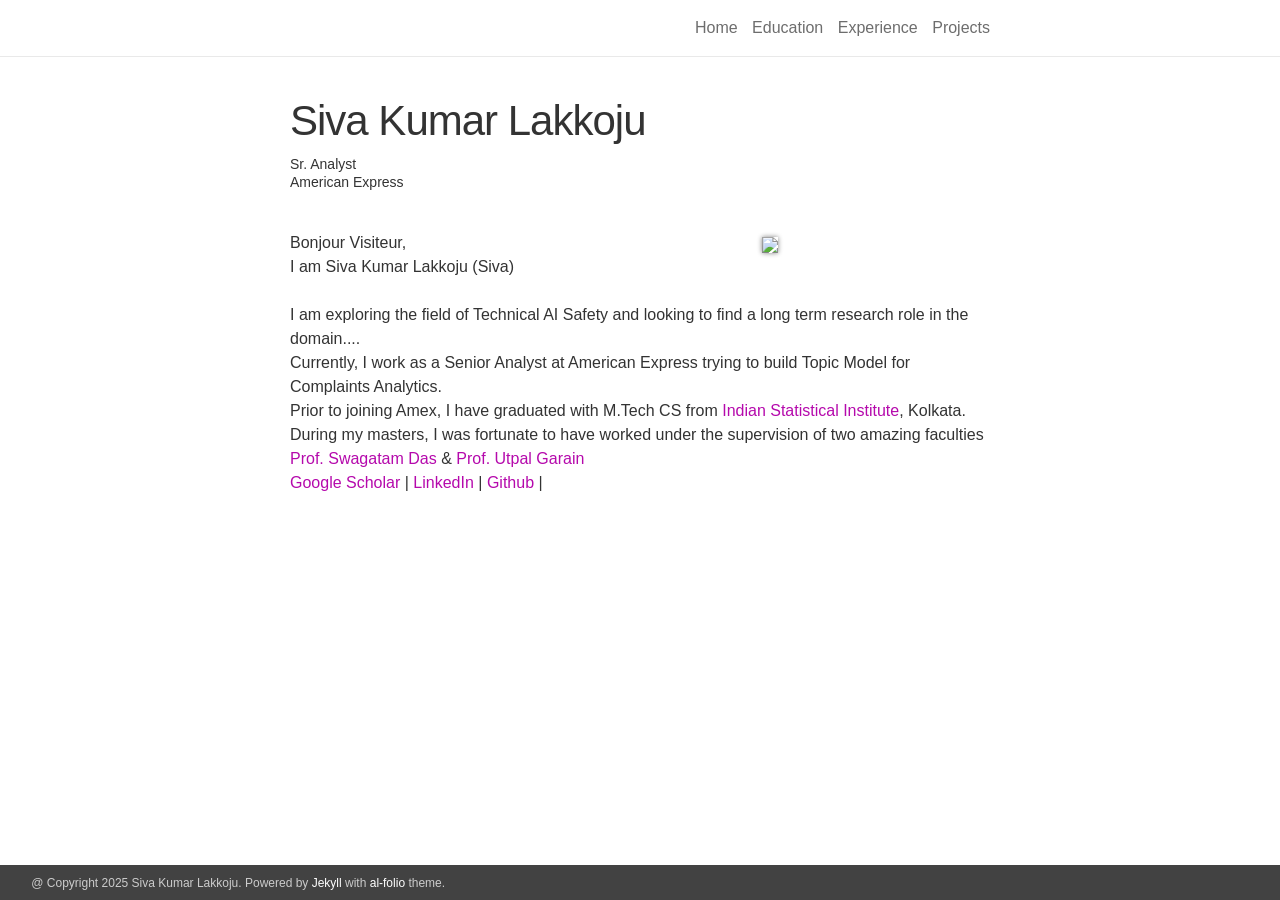
==== index.html @ a33cdcb6 "Update index.html" ====
<!DOCTYPE html>
<html>

  <head>
  <meta charset="utf-8">
  <meta name="viewport" content="width=device-width initial-scale=1.0" />
  <meta http-equiv="X-UA-Compatible" content="IE=edge">

  <title>Siva Kumar Lakkoju</title>
  <meta name="description" content="Senior Analyst, American Express">

  <!--<link rel="shortcut icon" href="https://www.cse.iitb.ac.in/~awasthi/assets/img/favicon.ico">-->
  <link rel="stylesheet" href="src/css/main.css">
  <!--<link rel="canonical" href="https://www.cse.iitb.ac.in/~awasthi/">-->
</head>


  <body>

    <header class="site-header">

    <div class="wrapper">
    <nav class="site-nav">
      <input type="checkbox" id="nav-trigger" class="nav-trigger" />
        <label for="nav-trigger">
          <span class="menu-icon">
            <svg viewBox="0 0 18 15" width="20px" height="15px">
              <path fill="#424242" d="M18,1.484c0,0.82-0.665,1.484-1.484,1.484H1.484C0.665,2.969,0,2.304,0,1.484l0,0C0,0.665,0.665,0,1.484,0 h15.031C17.335,0,18,0.665,18,1.484L18,1.484z"/>
              <path fill="#424242" d="M18,7.516C18,8.335,17.335,9,16.516,9H1.484C0.665,9,0,8.335,0,7.516l0,0c0-0.82,0.665-1.484,1.484-1.484 h15.031C17.335,6.031,18,6.696,18,7.516L18,7.516z"/>
              <path fill="#424242" d="M18,13.516C18,14.335,17.335,15,16.516,15H1.484C0.665,15,0,14.335,0,13.516l0,0 c0-0.82,0.665-1.484,1.484-1.484h15.031C17.335,12.031,18,12.696,18,13.516L18,13.516z"/>
            </svg>
          </span>
        </label>

      <div class="trigger">
        <a class="page-link" href="index.html">Home</a>
        <a class="page-link" href="src/edu.html">Education</a>
        <a class="page-link" href="src/experience.html">Experience</a>
        <a class="page-link" href="src/projects.html">Projects</a>
      </div>
    </nav>

  </div>

    </header>



    <div class="page-content">
      <div class="wrapper">
        <div class="post">
            <header class="post-header">
              <h1 class="post-title">Siva Kumar Lakkoju</h1>
              <h5 class="post-description">Sr. Analyst<br/>American Express<br/></h5>
            </header>
             <article class="post-content Abhijeet Awasthi clearfix">
              <div class="profile col one right">
                  <img class="one" src="assets/img/profile.jpg">
              </div>
              Bonjour Visiteur,<br>
                I am Siva Kumar Lakkoju (Siva)<br><br>
                <span>I am exploring the field of Technical AI Safety and looking to find a long term research role in the domain....<br>
                Currently, I work as a Senior Analyst at American Express trying to build Topic Model for Complaints Analytics.<br>
                Prior to joining Amex, I have graduated with M.Tech CS from <a href="https://www.isical.ac.in/" target="_blank">Indian Statistical Institute</a>, Kolkata. <br>
                During my masters, I was fortunate to have worked under the supervision of two amazing faculties <a href="https://www2.isical.ac.in/~swagatam.das/" target="_blank">Prof. Swagatam Das</a> & 
                <a href="https://www.isical.ac.in/~utpal/edu.php" target="_blank">Prof. Utpal Garain</a><br>

               <a class="menulink" target="_blank" href="https://scholar.google.com/citations?authuser=1&user=ncR0RGYAAAAJ">Google Scholar </a><span class="tagsep">|</span>
               <!-- <a class="menulink" target="_blank" href="">Research Gate </a><span class="tagsep">|</span> -->
               <!-- <a class="menulink" target="_blank" href="">DBLP </a><span class="tagsep">|</span> -->
               <a class="menulink" target="_blank" href="https://www.linkedin.com/in/vsskl/">LinkedIn </a><span class="tagsep">|</span>
               <a class="menulink" target="_blank" href="https://github.com/sivakumarlakkoju">Github </a><span class="tagsep">|</span>
               <!-- <a class="menulink" target="_blank" href="">Blog </a><span class="tagsep">|</span> -->
               <!-- <a class="menulink" target="_blank" href="assets/pdf/">CV </a>|</span> -->
                 <!-- <a class="menulink" target="_blank" href="">Youtube</a> -->
            </article>
             <!-- <div class="social">
                 <h2><b>Add New Section</b></h2>
                    <ul>
                        <li> 
                    </ul>

            </div> -->
<!-- 
            <div class="news">
                    <h2>Highlights</h2>
                    <ul>
                        <li> Name [<a href="" target="_blank">url name</a>] [<a href="" target="_blank">url name</a>] </li>
                    </ul>

            </div> -->

  <div class="col three caption">
    
  </div>
</div>
        </div>
      </div>
    </div>

    <footer>
        <tfoot align="center">
        <a href="https://clustrmaps.com/site/1bidq" title="Visit tracker"><img src="//www.clustrmaps.com/map_v2.png?d=INowEJFFw80_haaM45UlFC2Wib1YCxnVpH-8ZxPx_0Y&cl=ffffff" width="20" height="10"></a>
        @ Copyright 2025 Siva Kumar Lakkoju.
        Powered by <a href="http://jekyllrb.com/" target="_blank">Jekyll</a> with <a href="https://github.com/alshedivat/al-folio">al-folio</a> theme.
    </tfoot>
    </footer>


    <!-- Load jQuery -->
<script src="//code.jquery.com/jquery-1.12.4.min.js"></script>

<!-- Load Common JS -->
<script src="https://www.cse.iitb.ac.in/~awasthi/assets/js/common.js"></script>


<!-- Load KaTeX -->
<link rel="stylesheet" href="//cdnjs.cloudflare.com/ajax/libs/KaTeX/0.7.1/katex.min.css">
<script src="//cdnjs.cloudflare.com/ajax/libs/KaTeX/0.7.1/katex.min.js"></script>
<script src="https://www.cse.iitb.ac.in/~awasthi/assets/js/katex.js"></script>


<!-- Include custom icon fonts -->
<link rel="stylesheet" href="https://www.cse.iitb.ac.in/~awasthi/assets/css/font-awesome.min.css">
<link rel="stylesheet" href="https://www.cse.iitb.ac.in/~awasthi/assets/css/academicons.min.css">

<!-- Google Analytics -->
<!-- <script>
(function(i,s,o,g,r,a,m){i['GoogleAnalyticsObject']=r;i[r]=i[r]||function(){
(i[r].q=i[r].q||[]).push(arguments)},i[r].l=1*new Date();a=s.createElement(o),
m=s.getElementsByTagName(o)[0];a.async=1;a.src=g;m.parentNode.insertBefore(a,m)
})(window,document,'script','//www.google-analytics.com/analytics.js','ga');

ga('create', 'UA-XXXXXXXXX', 'auto');
ga('send', 'pageview');
</script> -->
  </body>

</html>
---- src/css/main.css ----
@charset "UTF-8";
/******************************************************************************/
/******************************************************************************/
/* portfolio tinkering */
/* add on-palm to be consistent with other jekyll theme media queries */
@media screen and (min-width: 32em) { html { font-size: 16px; }
  h1, .h1 { font-size: 2.998rem; }
  .site-header { text-align: left; }
  .site-nav { margin-top: 0; }
  .site-header a { font-size: 1rem; }
  .site-header .site-title { font-size: 1.25rem; float: left; }
  .site-header .site-nav { float: right; }
  blockquote { margin-left: 2rem; padding: 2rem; }
  .social-icons-left { text-align: left; }
  .social-icons-right { text-align: right; } }
@media screen and (min-width: 48em) { html { font-size: 18px; } }
@media screen and (min-width: 64em) { html { font-size: 20px; } }
@media screen and (min-width: 78em) { em img { max-width: 56rem; margin-left: -7em; } }
/*!

  BASSCSS

  Next-level CSS toolkit - basscss.com

  Made with love by Jxnblk - ©2014 Brent Jackson
  MIT License http://opensource.org/licenses/MIT

*/
/* Basscss Base Buttons */
button, .button { font-family: Helvetica, sans-serif; font-size: inherit; font-weight: normal; text-decoration: none; cursor: pointer; display: inline-block; box-sizing: border-box; line-height: 1.125rem; padding: 0.5rem 1rem; margin: 0; height: auto; border: 1px solid transparent; vertical-align: middle; -webkit-appearance: none; }

::-moz-focus-inner { border: 0; padding: 0; }

.button:hover { text-decoration: none; }

/* Basscss Base Forms */
input, select, textarea, fieldset { font-size: 1rem; margin-top: 0; margin-bottom: 0.5rem; }

input[type=text], input[type=datetime], input[type=datetime-local], input[type=email], input[type=month], input[type=number], input[type=password], input[type=search], input[type=tel], input[type=time], input[type=url], input[type=week] { box-sizing: border-box; height: 2.25rem; padding: 0.5rem 0.5rem; vertical-align: middle; -webkit-appearance: none; }

select { box-sizing: border-box; line-height: 1.75; padding: 0.5rem 0.5rem; }

select:not([multiple]) { height: 2.25rem; vertical-align: middle; }

textarea { box-sizing: border-box; line-height: 1.75; padding: 0.5rem 0.5rem; }

.fieldset-reset { padding: 0; margin-left: 0; margin-right: 0; border: 0; }

.fieldset-reset legend { padding: 0; }

body, button { margin: 0; }

button, input, select, textarea { font-family: inherit; font-size: 100%; }

img { max-width: 100%; }

svg { max-height: 100%; }

/* Basscss Base Typography */
body { font-family: Helvetica, Arial, sans-serif; line-height: 1.5; font-size: 100%; }

h1, h2, h3, h4, h5, h6 { font-family: Helvetica, sans-serif; font-weight: 900; line-height: 1.25; margin-top: 1em; margin-bottom: .5em; }

p, dl, ol, ul { font-size: 1rem; margin-top: 0; margin-bottom: 1rem; }

ol, ul { padding-left: 2rem; }

pre, code, samp { font-family: "Source Code Pro", Consolas, monospace; font-size: inherit; }

pre { margin-top: 0; margin-bottom: 1rem; overflow-x: scroll; }

hr { margin-top: 2rem; margin-bottom: 2rem; }

blockquote { margin-top: 2rem; margin-bottom: 2rem; margin-left: 0; padding-left: 1rem; padding-right: 1rem; }

blockquote, blockquote p { font-size: 1.25rem; font-style: italic; }

h1, .h1 { font-size: 2.998rem; }

h2, .h2 { font-size: 1.5rem; }

h3, .h3 { font-size: 1.25rem; }

h4, .h4 { font-size: 1rem; }

h5, .h5 { font-size: 0.875rem; }

h6, .h6 { font-size: 0.75rem; }

.list-reset { list-style: none; padding-left: 0; }

.button-blue { color: white; background-color: #B509AC; border-radius: 3px; transition-duration: .1s; transition-timing-function: ease-out; transition-property: box-shadow, background-color; }

.button-blue:hover { opacity: .875; }

.button-blue:active, .button-blue.is-active { box-shadow: inset 0 0 0 32px rgba(0, 0, 0, 0.125), inset 0 2px 3px 0 rgba(0, 0, 0, 0.25); }

.button-blue:focus { outline: none; box-shadow: 0 0 0 2px rgba(255, 255, 255, 0.5), 0 0 1px 4px rgba(38, 152, 186, 0.5); }

.button-blue:disabled, .button-blue.is-disabled { opacity: .5; }

.highlight { -webkit-text-size-adjust: none; }

.highlight .c, .highlight .cs, .highlight .cm, .highlight .cp, .highlight .c1 { color: #666; font-style: italic; }

.highlight .k, .highlight .kc, .highlight .kd, .highlight .kn, .highlight .kr, .highlight .kt, .highlight .kp { color: #00369f; }

.highlight .na, .highlight .nb, .highlight .nc, .highlight .no, .highlight .nd, .highlight .ni, .highlight .ne, .highlight .nf, .highlight .nl, .highlight .nn, .highlight .nx { color: #333; }

.highlight .mi, .highlight .il { color: #009f06; }

.highlight .s, .highlight .sb, .highlight .sc, .highlight .sd, .highlight .s2, .highlight .s3, .highlight .sh, .highlight .si, .highlight .sx, .highlight .sr, .highlight .ss, .highlight .s1 { color: #FF3636; }

.hljs-title, .hljs-id, .scss .hljs-preprocessor { color: #FF3636; font-weight: bold; }

.highlight .k { font-weight: normal; }

.highlight .nc, .highlight .no { color: #00369f; }

.highlight .o { color: #00369f; font-weight: normal; }

.highlight .nb { color: #009f06; }

.highlight .sr { color: #009f06; }

.highlight .ss { color: #B509AC; }

.hljs-built_in { color: #00369f; }

.hljs-preprocessor, .hljs-pragma, .hljs-pi, .hljs-doctype, .hljs-shebang, .hljs-cdata { color: #666; font-weight: bold; }

.hljs-deletion { background: #ffdddd; }

.hljs-addition { background: #ddffdd; }

.diff .hljs-change { background: #00369f; }

.hljs-chunk { color: #ccc; }

/* Basscss Color Base */
body { color: #333; background-color: white; }

a { color: #B509AC; text-decoration: none; }

a:hover { text-decoration: underline; }

pre, code { background-color: #eee; border-radius: 3px; }

hr { border: 0; border-bottom-style: solid; border-bottom-width: 1px; border-bottom-color: #ccc; }

/* Basscss Colors */
.dark-gray { color: #333; }

.white { color: white; }

.blue { color: #2698BA; }

.mid-gray { color: #666; }

.light-gray { color: #ccc; }

.lighter-gray { color: #eee; }

.red { color: #FF3636; }

.green { color: #00ab37; }

.yellow { color: #efcc00; }

.orange { color: #F29105; }

.bg-dark-gray { background-color: #333; }

.bg-white { background-color: white; }

.bg-blue { background-color: #2698BA; }

.bg-mid-gray { background-color: #666; }

.bg-light-gray { background-color: #ccc; }

.bg-lighter-gray { background-color: #eee; }

.bg-red { background-color: #FF3636; }

.bg-green { background-color: #00ab37; }

.bg-yellow { background-color: #efcc00; }

.bg-orange { background-color: #F29105; }

.bg-darken-1 { background-color: rgba(0, 0, 0, 0.0625); }

.bg-darken-2 { background-color: rgba(0, 0, 0, 0.125); }

.bg-darken-3 { background-color: rgba(0, 0, 0, 0.25); }

.bg-darken-4 { background-color: rgba(0, 0, 0, 0.5); }

/* Basscss Utility Headings */
.h00 { font-size: 4rem; }

.h0 { font-size: 3rem; }

@media (min-width: 52em) { .h00-responsive { font-size: 8vw; }
  .h0-responsive { font-size: 6vw; }
  .h1-responsive { font-size: 4vw; } }
@media (min-width: 96em) { .h00-responsive { font-size: 7.68rem; }
  .h0-responsive { font-size: 5.76rem; }
  .h1-responsive { font-size: 3.84rem; } }
/* Basscss Utility Typography */
.bold { font-weight: bold; }

.regular { font-weight: normal; }

.italic { font-style: italic; }

.caps { text-transform: uppercase; letter-spacing: .2em; }

.left-align { text-align: left; }

.center { text-align: center; }

.right-align { text-align: right; }

.justify { text-align: justify; }

.nowrap { white-space: nowrap; }

/* Basscss Utility White Space */
.m0 { margin: 0; }

.mt0 { margin-top: 0; }

.mr0 { margin-right: 0; }

.mb0 { margin-bottom: 0; }

.ml0 { margin-left: 0; }

.m1 { margin: 0.5rem; }

.mt1 { margin-top: 0.5rem; }

.mr1 { margin-right: 0.5rem; }

.mb1 { margin-bottom: 0.5rem; }

.ml1 { margin-left: 0.5rem; }

.m2 { margin: 1rem; }

.mt2 { margin-top: 1rem; }

.mr2 { margin-right: 1rem; }

.mb2 { margin-bottom: 1rem; }

.ml2 { margin-left: 1rem; }

.m3 { margin: 2rem; }

.mt3 { margin-top: 2rem; }

.mr3 { margin-right: 2rem; }

.mb3 { margin-bottom: 2rem; }

.ml3 { margin-left: 2rem; }

.m4 { margin: 4rem; }

.mt4 { margin-top: 4rem; }

.mr4 { margin-right: 4rem; }

.mb4 { margin-bottom: 4rem; }

.ml4 { margin-left: 4rem; }

.mxn1 { margin-left: -0.5rem; margin-right: -0.5rem; }

.mxn2 { margin-left: -1rem; margin-right: -1rem; }

.mxn3 { margin-left: -2rem; margin-right: -2rem; }

.mxn4 { margin-left: -4rem; margin-right: -4rem; }

.mx-auto { margin-left: auto; margin-right: auto; }

.p1 { padding: 0.5rem; }

.py1 { padding-top: 0.5rem; padding-bottom: 0.5rem; }

.px1 { padding-left: 0.5rem; padding-right: 0.5rem; }

.p2 { padding: 1rem; }

.py2 { padding-top: 1rem; padding-bottom: 1rem; }

.px2 { padding-left: 1rem; padding-right: 1rem; }

.p3 { padding: 2rem; }

.py3 { padding-top: 2rem; padding-bottom: 2rem; }

.px3 { padding-left: 2rem; padding-right: 2rem; }

.p4 { padding: 4rem; }

.py4 { padding-top: 4rem; padding-bottom: 4rem; }

.px4 { padding-left: 4rem; padding-right: 4rem; }

html, body { height: auto; min-height: 100%; }

img { max-width: none; }

em img { max-width: 100%; margin-left: 0; }

body { box-sizing: border-box; -moz-box-sizing: border-box; -webkit-box-sizing: border-box; }

.wrapper { max-width: -webkit-calc(800px - (50px * 2)); max-width: calc(800px - (50px * 2)); margin-right: auto; margin-left: auto; padding-right: 50px; padding-left: 50px; font-weight: 200;}

.clearfix:before, .wrapper:before, .clearfix:after, .wrapper:after { content: ' '; display: table; }

.clearfix:after, .wrapper:after { clear: both; }

.left { float: left; }

.right { float: right; }

.site-header { border-bottom: 1px solid #e8e8e8; background-color: #fff; opacity: 0.95; position: fixed; left: 0px; top: 0px; width: 100%; z-index: 50; }

.site-title { font-size: 20px; line-height: 56px; letter-spacing: -1px; margin-bottom: 0; }

.site-nav { float: right; line-height: 56px; }
.site-nav .nav-trigger { display: none; }
.site-nav .menu-icon { display: none; }
.site-nav .page-link { line-height: 1.5; }
.site-nav .page-link:not(:first-child) { margin-left: 10px; }
@media screen and (max-width: 600px) { .site-nav { position: absolute; top: 9px; right: 25px; background-color: white; border: 1px solid #e8e8e8; border-radius: 5px; text-align: right; }
  .site-nav label[for="nav-trigger"] { display: block; float: right; width: 36px; height: 36px; z-index: 2; cursor: pointer; }
  .site-nav .menu-icon { display: block; float: right; width: 36px; height: 26px; line-height: 0; padding-top: 10px; text-align: center; }
  .site-nav .menu-icon > svg path { fill: #424242; }
  .site-nav input ~ .trigger { clear: both; display: none; }
  .site-nav input:checked ~ .trigger { display: block; padding-bottom: 5px; }
  .site-nav .page-link { display: block; padding: 5px 10px; margin-left: 10px; }
  .site-nav .page-link:not(:last-child) { margin-right: 0; } }

.header-bar { border-bottom: 1px solid #ccc; font-size: 20px; display: block; opacity: 0.75; width: 100%; text-align: center; padding-top: 25px; padding-bottom: 4rem; line-height: 3em; z-index: 25; }
.header-bar h1 { color: #B509AC; font-size: 75px; }
.header-bar h2 { font-size: 25px; }

.site { display: -webkit-box; display: -webkit-flex; display: -ms-flexbox; display: flex; -webkit-box-orient: vertical; -webkit-box-direction: normal; -webkit-flex-direction: column; -ms-flex-direction: column; flex-direction: column; min-height: 100vh; }

.site-wrap { -webkit-box-flex: 1; -webkit-flex: 1; -ms-flex: 1 0 auto; flex: 1 0 auto; }

footer { background-color: #424242; border-top: thin solid #424242; color: #ccc; font-size: 0.75rem; font-weight: 300; padding: 0.5rem; position: fixed; left: 0px; bottom: 0px; width: 100%; }
footer a { color: #fff; }
footer a:hover { color: #B509AC; }

.page-content { padding: 100px 0; /* VERTICAL PADDING FOR TITLE ON EVERY PAGE */ }

.page-heading { font-size: 20px; }

.contacticon { display: block; font-size: 60px; margin: 10px; }

.center { text-align: center; }

.post-header { margin-bottom: 40px; }

.post-list { margin: 0; padding: 0; list-style: none; }
.post-list > li { border-bottom: 1px solid #ccc; padding-bottom: 2rem; padding-top: 2rem; margin: 0 0 3px 0;}

.post-title { font-size: 42px; letter-spacing: -1px; line-height: 1; margin-bottom: 10px; margin-top: 0; }

.post-content h2 { font-size: 42px; }
.post-content h3 { font-size: 30px; }
.post-content h4 { font-size: 20px; }

.post-meta { color: #828282; font-size: 0.875rem; margin-bottom: 0px; }

.post-link { display: block; font-size: 42px; }

.project { box-sizing: border-box; float: left; height: 250px; padding: 10px; vertical-align: middle; width: 33.33%; }
.project .thumbnail { overflow: hidden; height: 200px; width: 100%; }
.project .thumbnail img { height: auto; position: relative; left: -25%; top: -5%; width: 500px; }
.project .thumbnail a { float: left; height: 230px; position: relative; width: 100%; }
.project .thumbnail a span { display: none; position: absolute; top: 0; left: 0; bottom: 0; right: 0; background: rgba(0, 0, 0, 0.4); color: #e8e8e8; padding: 40px; text-align: center; }
.project .thumbnail a span h1 { font-size: 1.5rem; margin: 0; }
.project .thumbnail a span p { color: #e8e8e8; }
.project .thumbnail a:hover span { display: block; }

.profile { float: right !important; }
.profile img { box-shadow: 0 0 5px #828282; width: 100%; }

.address { font-family: monospace; }
.address p { margin: 0; }

.news { border-top: 1px solid #e8e8e8; margin-top: 30px; padding-top: 20px; }
.news h2 { font-weight: bold; margin-top: 0; margin-bottom: 10px; }
.news table { border-collapse: collapse; width: 100%; }
.news table .date { width: 10%; }
.news table .announcement { width: 95%; }
.news table tr { text-align: left; }
.news table td { padding: 6px 0; vertical-align: top; border: none; }

.social { border-top: 1px solid #e8e8e8; margin-top: 50px; padding-top: 20px; }

.pagination { font-size: 1rem; font-family: 'Lato', 'Helvetica Neue', Helvetica, sans-serif; font-weight: 300; text-align: center; }

.pagination a, .pagination .disabled { -webkit-transition: all 0.2s ease-in-out; -moz-transition: all 0.2s ease-in-out; transition: all 0.2s ease-in-out; background: #fafafa; border-radius: 0.1875em; border: 1px solid #f3f3f3; color: #333333; padding: 1em 1.5em; }

.pagination .disabled, .pagination .pagination-meta { opacity: 0.5; }

.pagination .pagination-meta { overflow: hidden; }

.pagination a:hover, .pagination a:focus { background: white; color: #B509AC; }

.pagination a:active { background: #f7f7f7; }

.pagination .button { font-size: 1rem; font-weight: 300; letter-spacing: 1px; }

.button-disabled { opacity: 0.55; background-color: #999; }

.button-disabled:hover, .button-disabled:active, .button-disabled:focus { cursor: not-allowed; background-color: #999; }

.publications h2 { color: #B509AC; font-size: 32px; margin-bottom: 30px; text-align: center; }

.year { border-top: 1px solid #ccc; color: #ccc; margin: 0 -3em -2.5ex -2em; padding-top: 1ex; text-align: right; }

.bibliography { margin-bottom: 50px; margin-top: 20px; list-style-type: circle; }
.bibliography li { margin: 10px 0; position: relative; }
.bibliography li span { display: block; }
.bibliography li .title { font-weight: bolder; }
.bibliography li .author a { border-bottom: 1px dashed #B509AC; }
.bibliography li .author a:hover { border-bottom-style: solid; text-decoration: none; }
.bibliography li .author > em { border-bottom: 1px solid; font-style: normal; }
.bibliography li a.abstract, .bibliography li a.bibtex { cursor: pointer; }
.bibliography li .hidden { font-size: 0.875rem; max-height: 0px; overflow: hidden; text-align: justify; -webkit-transition: 0.15s ease; -moz-transition: 0.15s ease; -ms-transition: 0.15s ease; -o-transition: 0.15s ease; transition: all 0.15s ease; }
.bibliography li .hidden p { line-height: 1.4em; margin: 10px; }
.bibliography li .hidden pre { font-size: 1em; line-height: 1.4em; padding: 10px; }
.bibliography li .hidden.open { max-height: 100em; -webkit-transition: 0.15s ease; -moz-transition: 0.15s ease; -ms-transition: 0.15s ease; -o-transition: 0.15s ease; transition: all 0.15s ease; }
.bibliography li span.abstract.hidden { border: dashed 1px white; }
.bibliography li span.abstract.hidden.open { border-color: #828282; }
.bibliography abbr { position: absolute; left: -7em; }

.star { color: #B509AC; font-style: normal; }

blockquote { border-left: 5px solid #7a7a7a; font-style: italic; margin-left: 0.5rem; padding: 0.5rem; }

blockquote footer { background-color: #fff; border-color: transparent; color: #7a7a7a; font-size: .85rem; font-style: normal; text-align: left; padding: 0; }

pre, pre code { background-color: transparent; border-radius: 0; }

pre, code { font-family: "Source Code Pro", Consolas, monospace; }

code { color: #333; font-size: 85%; padding-bottom: 0.1em; padding-left: 0.2em; padding-right: 0.2em; padding-top: 0.1em; }

pre { padding: 1.125em; line-height: 1.11; overflow-x: scroll; margin-bottom: 0.88em; background-color: #fafafa; }

.highlight .p { font-size: 1.125rem; line-height: 1; }

pre { counter-reset: line-numbering; white-space: pre; overflow-x: auto; word-break: inherit; word-wrap: inherit; }

pre a { background-image: none; }

pre a::before { content: counter(line-numbering); counter-increment: line-numbering; padding-right: 1em; /* space after numbers */ width: 25px; text-align: right; opacity: 0.7; display: inline-block; color: #ccc; margin-right: 16px; font-size: 13px; -webkit-touch-callout: none; -webkit-user-select: none; -khtml-user-select: none; -moz-user-select: none; -ms-user-select: none; user-select: none; }

pre a:first-of-type::before { padding-top: 10px; }

pre a:last-of-type::before { padding-bottom: 10px; }

pre a:only-of-type::before { padding: 10px; }

figure > img { display: block; }

figcaption { font-size: 0.875rem; }

.blankbox { background: #B509AC; }

.img_row { height: 275px; width: 100%; overflow: hidden; box-sizing: border-box; }

.col { width: 100%; height: 100%; float: left; object-fit: cover; box-sizing: border-box; padding: 5px; }

.one { width: 33.33%; }

.two { width: 66.66%; }

.three { width: 100%; }

.caption { height: 100%; color: #aaa; text-align: center; vertical-align: middle; font-size: 12px; }

.gist, .gist .highlight .p { font-size: .75rem; }

.gist .lines { width: 100%; }

a { color: #666; text-decoration: none; }
a:hover { color: #B509AC; text-decoration: none; }

article a, .news a { color: #B509AC; font-weight: 100; }
article a:hover, .news a:hover { text-decoration: underline; }

.social a { color: #666; }
.social a:hover { color: #B509AC; }

.measure { margin: 0 auto; max-width: 42rem; }

.social-icons-left, .social-icons-right { text-align: center; float: none; }

.social-icons { font-size: 1.25rem; padding: 0.5em 0 0 0; width: 100%; }

.social-icons a.fa { cursor: pointer; opacity: 0.8; padding: 0.2em; }

.social-icons a.fa:hover { opacity: 1; }

.social-icons iframe[title=Flattr] { position: relative; top: 0.1em; }

/* Table styles copied from Bootstrap Copyright (c) 2013 Twitter, Inc
*/
table { width: 100%; max-width: 100%; margin-bottom: 1.5; }
table > thead > tr > th, table > thead > tr > td, table > tbody > tr > th, table > tbody > tr > td, table > tfoot > tr > th, table > tfoot > tr > td { padding: 12px; line-height: 1.2; vertical-align: top; border-top: 1px solid #333; }
table > thead > tr > th { vertical-align: bottom; border-bottom: 2px solid #333; }
table > caption + thead > tr:first-child > th, table > caption + thead > tr:first-child > td, table > colgroup + thead > tr:first-child > th, table > colgroup + thead > tr:first-child > td, table > thead:first-child > tr:first-child > th, table > thead:first-child > tr:first-child > td { border-top: 0; }
table > tbody + tbody { border-top: 2px solid #333; }

html { font-size: 16px; }

/*body { color: #666; font-weight: 200; }*/

abbr { border-bottom: 1px black dotted; cursor: help; }

p { color: #333; line-height: 1.5; }

small, .small { font-size: 0.707rem; }

sup { position: relative; vertical-align: middle; top: -0.9ex; }

h1, h2, h3, h4, h5, h6 { font-weight: 100; }

div.equation { margin: 0.5rem 0; }

li.menu-item {margin:0 0 10px 0;}

br {line-height:22px;}
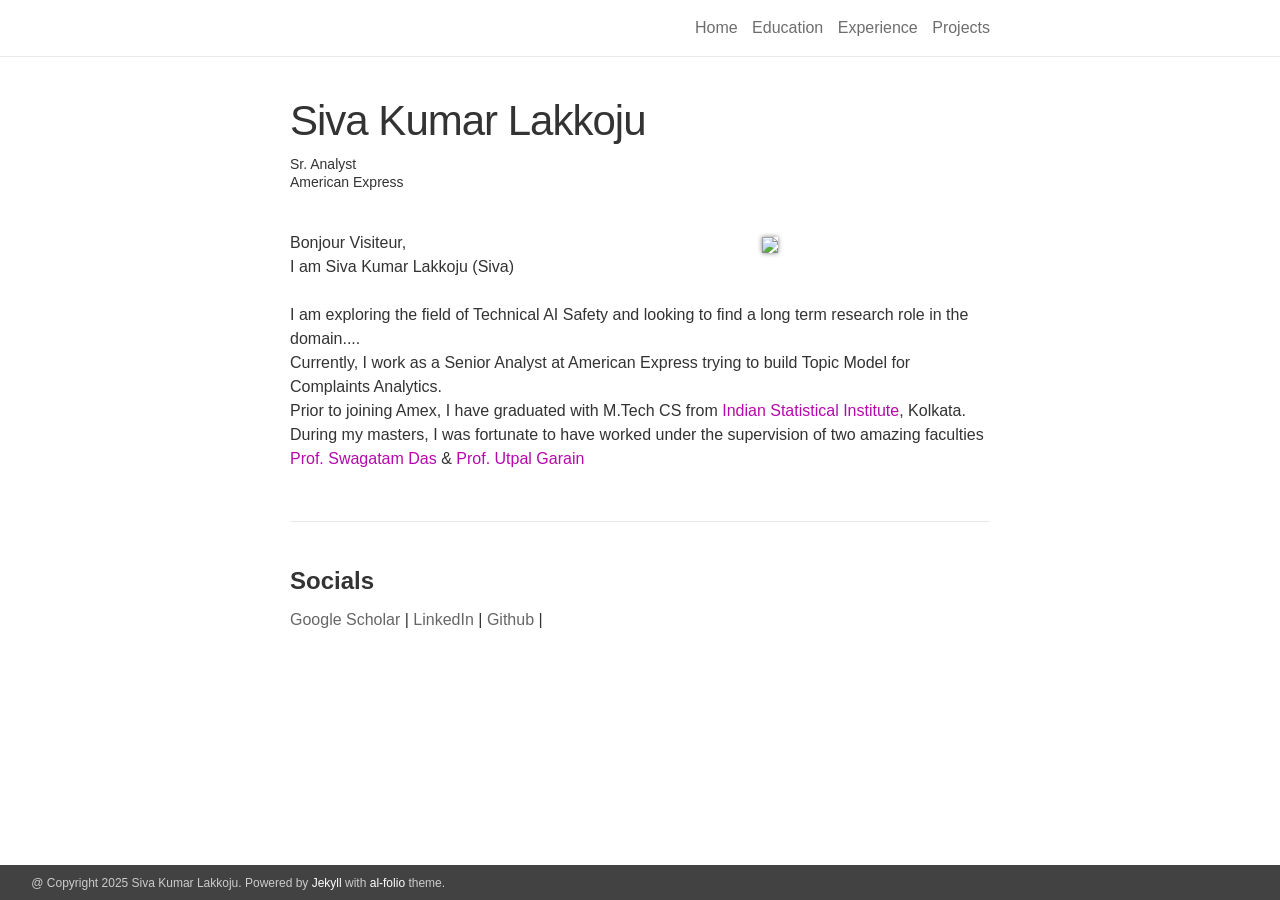
==== commit c160c8d8: "Update index.html" ====
--- a/index.html
+++ b/index.html
@@ -65,22 +65,14 @@
                 During my masters, I was fortunate to have worked under the supervision of two amazing faculties <a href="https://www2.isical.ac.in/~swagatam.das/" target="_blank">Prof. Swagatam Das</a> & 
                 <a href="https://www.isical.ac.in/~utpal/edu.php" target="_blank">Prof. Utpal Garain</a><br>
 
-               <a class="menulink" target="_blank" href="https://scholar.google.com/citations?authuser=1&user=ncR0RGYAAAAJ">Google Scholar </a><span class="tagsep">|</span>
-               <!-- <a class="menulink" target="_blank" href="">Research Gate </a><span class="tagsep">|</span> -->
-               <!-- <a class="menulink" target="_blank" href="">DBLP </a><span class="tagsep">|</span> -->
-               <a class="menulink" target="_blank" href="https://www.linkedin.com/in/vsskl/">LinkedIn </a><span class="tagsep">|</span>
-               <a class="menulink" target="_blank" href="https://github.com/sivakumarlakkoju">Github </a><span class="tagsep">|</span>
-               <!-- <a class="menulink" target="_blank" href="">Blog </a><span class="tagsep">|</span> -->
-               <!-- <a class="menulink" target="_blank" href="assets/pdf/">CV </a>|</span> -->
-                 <!-- <a class="menulink" target="_blank" href="">Youtube</a> -->
             </article>
-             <!-- <div class="social">
-                 <h2><b>Add New Section</b></h2>
-                    <ul>
-                        <li> 
-                    </ul>
-
-            </div> -->
+             <div class="social">
+                <h2><b>Socials</b></h2>  
+                  <a class="menulink" target="_blank" href="https://scholar.google.com/citations?authuser=1&user=ncR0RGYAAAAJ">Google Scholar </a><span class="tagsep">|</span>
+                 <a class="menulink" target="_blank" href="https://www.linkedin.com/in/vsskl/">LinkedIn </a><span class="tagsep">|</span>
+                 <a class="menulink" target="_blank" href="https://github.com/sivakumarlakkoju">Github </a><span class="tagsep">|</span>
+                
+            </div>
 <!-- 
             <div class="news">
                     <h2>Highlights</h2>
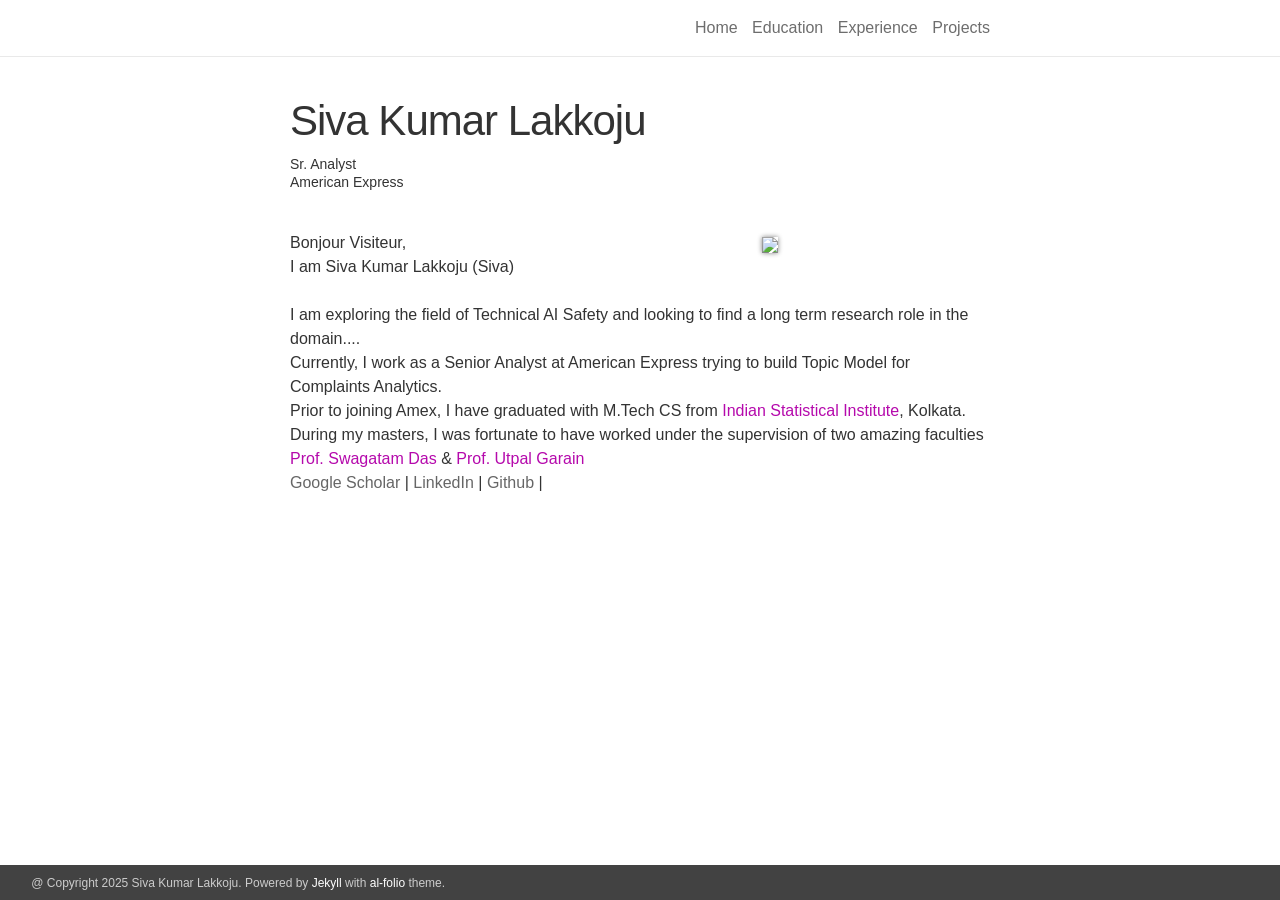
==== commit 9e9e8237: "Update index.html" ====
--- a/index.html
+++ b/index.html
@@ -66,9 +66,8 @@
                 <a href="https://www.isical.ac.in/~utpal/edu.php" target="_blank">Prof. Utpal Garain</a><br>
 
             </article>
-             <div class="social">
-                <h2><b>Socials</b></h2>  
-                  <a class="menulink" target="_blank" href="https://scholar.google.com/citations?authuser=1&user=ncR0RGYAAAAJ">Google Scholar </a><span class="tagsep">|</span>
+             <div class="post">  
+                 <a class="menulink" target="_blank" href="https://scholar.google.com/citations?authuser=1&user=ncR0RGYAAAAJ">Google Scholar </a><span class="tagsep">|</span>
                  <a class="menulink" target="_blank" href="https://www.linkedin.com/in/vsskl/">LinkedIn </a><span class="tagsep">|</span>
                  <a class="menulink" target="_blank" href="https://github.com/sivakumarlakkoju">Github </a><span class="tagsep">|</span>
                 
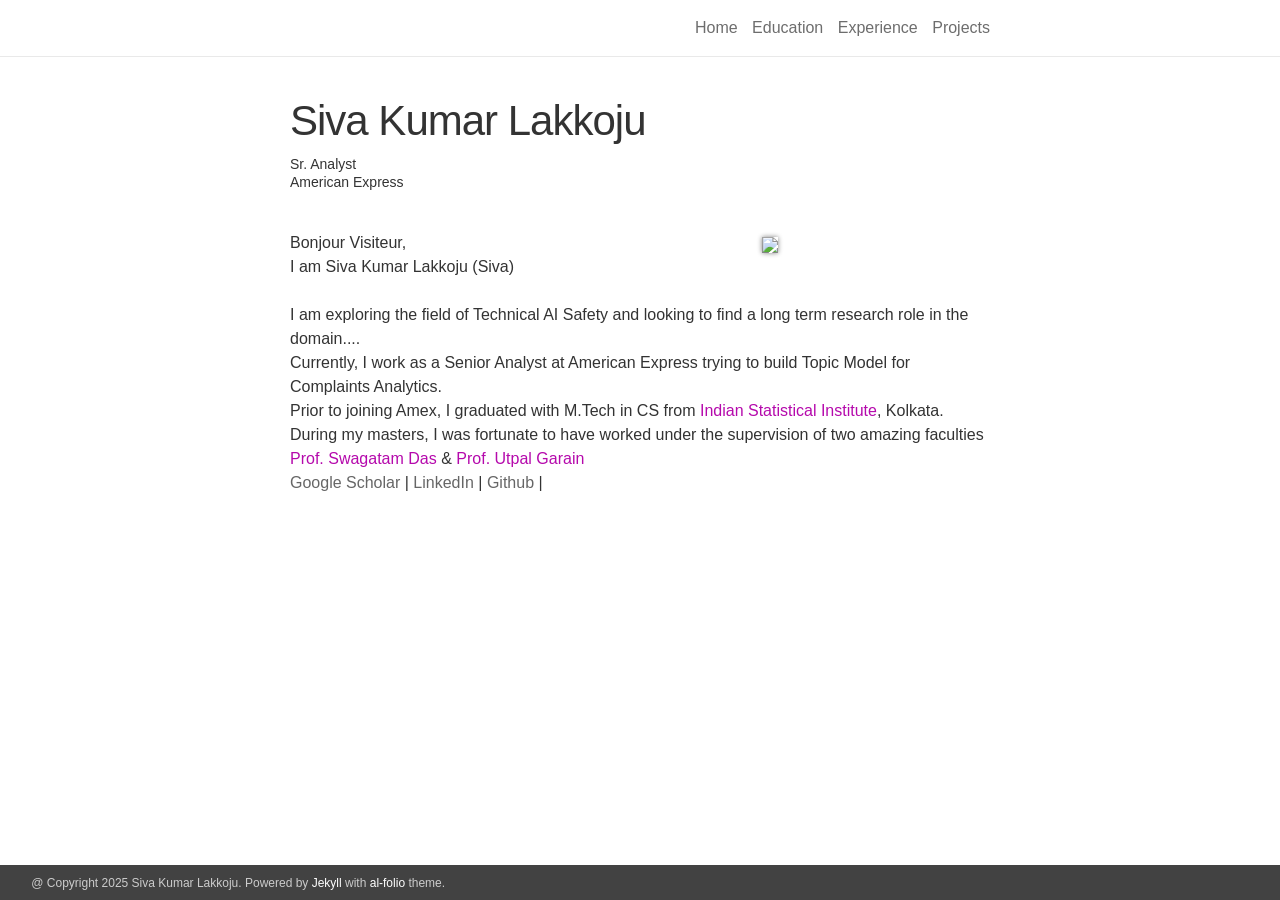
==== commit 03c377f1: "Update index.html" ====
--- a/index.html
+++ b/index.html
@@ -61,7 +61,7 @@
                 I am Siva Kumar Lakkoju (Siva)<br><br>
                 <span>I am exploring the field of Technical AI Safety and looking to find a long term research role in the domain....<br>
                 Currently, I work as a Senior Analyst at American Express trying to build Topic Model for Complaints Analytics.<br>
-                Prior to joining Amex, I have graduated with M.Tech CS from <a href="https://www.isical.ac.in/" target="_blank">Indian Statistical Institute</a>, Kolkata. <br>
+                Prior to joining Amex, I graduated with M.Tech in CS from <a href="https://www.isical.ac.in/" target="_blank">Indian Statistical Institute</a>, Kolkata. <br>
                 During my masters, I was fortunate to have worked under the supervision of two amazing faculties <a href="https://www2.isical.ac.in/~swagatam.das/" target="_blank">Prof. Swagatam Das</a> & 
                 <a href="https://www.isical.ac.in/~utpal/edu.php" target="_blank">Prof. Utpal Garain</a><br>
 
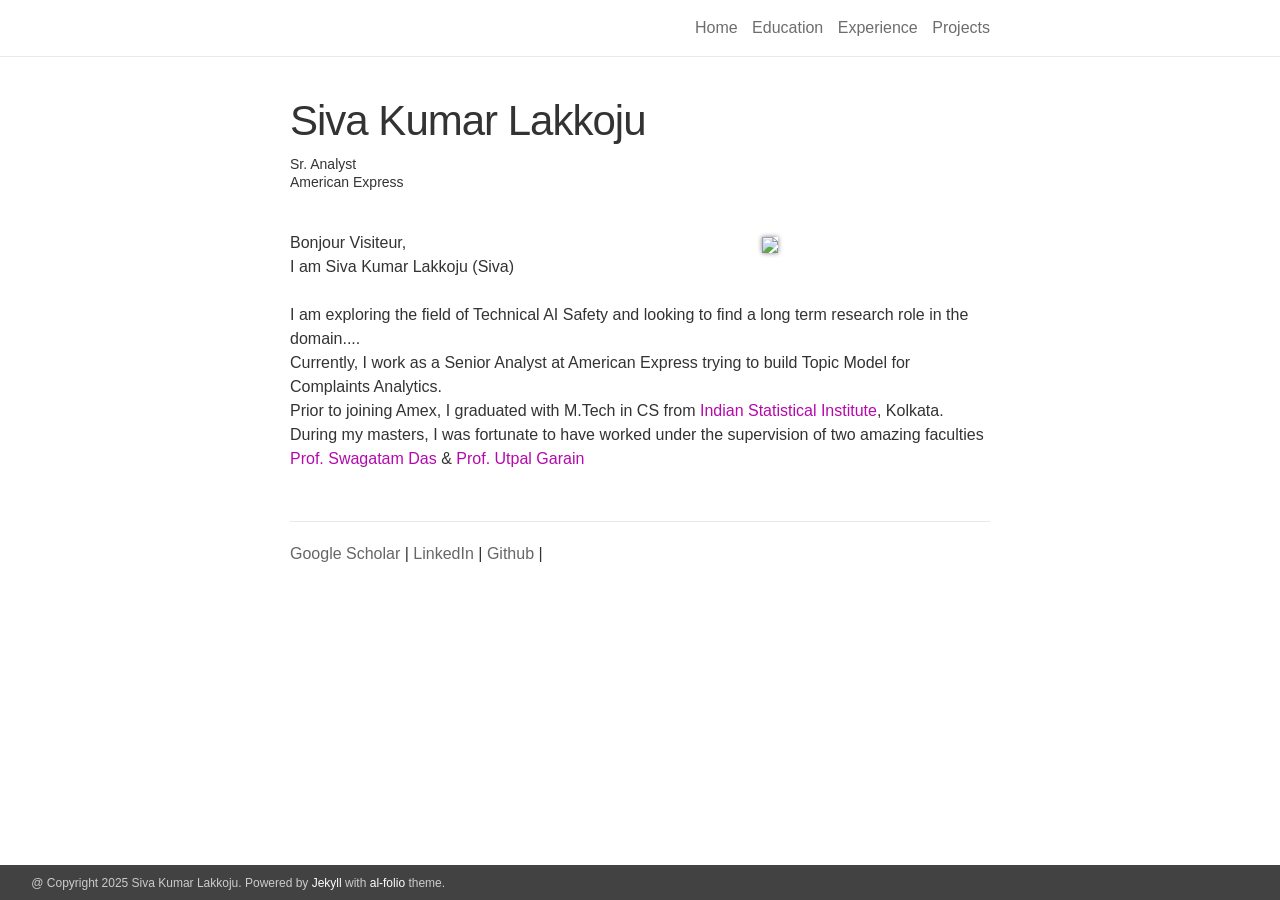
==== commit 7a26c5c9: "Update index.html" ====
--- a/index.html
+++ b/index.html
@@ -66,7 +66,7 @@
                 <a href="https://www.isical.ac.in/~utpal/edu.php" target="_blank">Prof. Utpal Garain</a><br>
 
             </article>
-             <div class="post">  
+             <div class="social">  
                  <a class="menulink" target="_blank" href="https://scholar.google.com/citations?authuser=1&user=ncR0RGYAAAAJ">Google Scholar </a><span class="tagsep">|</span>
                  <a class="menulink" target="_blank" href="https://www.linkedin.com/in/vsskl/">LinkedIn </a><span class="tagsep">|</span>
                  <a class="menulink" target="_blank" href="https://github.com/sivakumarlakkoju">Github </a><span class="tagsep">|</span>
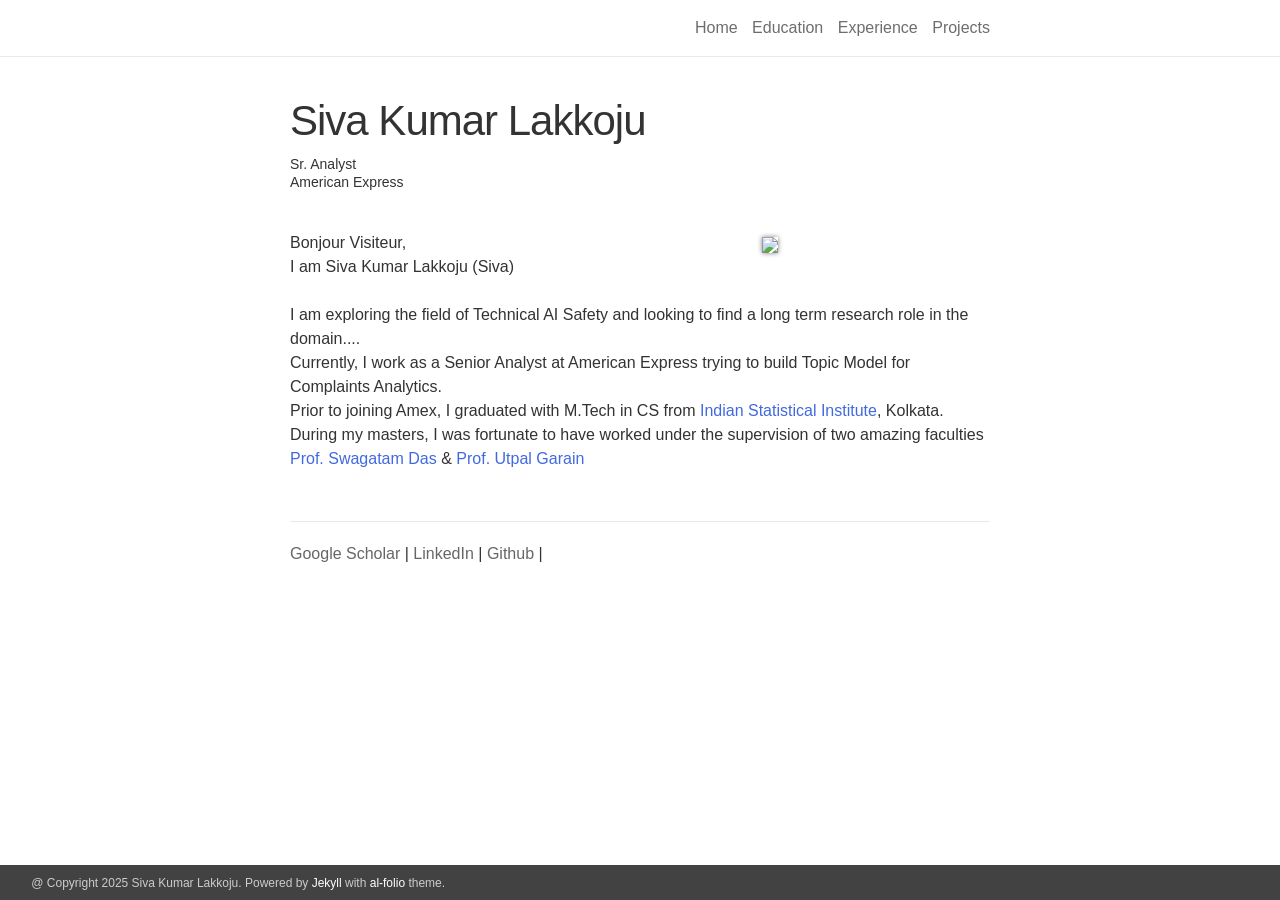
==== commit 24e3eb5d: "Update index.html" ====
--- a/index.html
+++ b/index.html
@@ -14,6 +14,15 @@
   <!--<link rel="canonical" href="https://www.cse.iitb.ac.in/~awasthi/">-->
 </head>
 
+<!-- Google tag (gtag.js) -->
+<script async src="https://www.googletagmanager.com/gtag/js?id=G-8ZVLSCT9KT"></script>
+<script>
+  window.dataLayer = window.dataLayer || [];
+  function gtag(){dataLayer.push(arguments);}
+  gtag('js', new Date());
+
+  gtag('config', 'G-8ZVLSCT9KT');
+</script>
 
   <body>
 
@@ -115,16 +124,6 @@
 <link rel="stylesheet" href="https://www.cse.iitb.ac.in/~awasthi/assets/css/font-awesome.min.css">
 <link rel="stylesheet" href="https://www.cse.iitb.ac.in/~awasthi/assets/css/academicons.min.css">
 
-<!-- Google Analytics -->
-<!-- <script>
-(function(i,s,o,g,r,a,m){i['GoogleAnalyticsObject']=r;i[r]=i[r]||function(){
-(i[r].q=i[r].q||[]).push(arguments)},i[r].l=1*new Date();a=s.createElement(o),
-m=s.getElementsByTagName(o)[0];a.async=1;a.src=g;m.parentNode.insertBefore(a,m)
-})(window,document,'script','//www.google-analytics.com/analytics.js','ga');
-
-ga('create', 'UA-XXXXXXXXX', 'auto');
-ga('send', 'pageview');
-</script> -->
   </body>
 
 </html>
--- a/src/css/main.css
+++ b/src/css/main.css
@@ -89,7 +89,7 @@
 
 .list-reset { list-style: none; padding-left: 0; }
 
-.button-blue { color: white; background-color: #B509AC; border-radius: 3px; transition-duration: .1s; transition-timing-function: ease-out; transition-property: box-shadow, background-color; }
+.button-blue { color: white; background-color: #4169E1; border-radius: 3px; transition-duration: .1s; transition-timing-function: ease-out; transition-property: box-shadow, background-color; }
 
 .button-blue:hover { opacity: .875; }
 
@@ -123,7 +123,7 @@
 
 .highlight .sr { color: #009f06; }
 
-.highlight .ss { color: #B509AC; }
+.highlight .ss { color: #4169E1; }
 
 .hljs-built_in { color: #00369f; }
 
@@ -140,7 +140,7 @@
 /* Basscss Color Base */
 body { color: #333; background-color: white; }
 
-a { color: #B509AC; text-decoration: none; }
+a { color: #4169E1; text-decoration: none; }
 
 a:hover { text-decoration: underline; }
 
@@ -349,7 +349,7 @@
   .site-nav .page-link:not(:last-child) { margin-right: 0; } }
 
 .header-bar { border-bottom: 1px solid #ccc; font-size: 20px; display: block; opacity: 0.75; width: 100%; text-align: center; padding-top: 25px; padding-bottom: 4rem; line-height: 3em; z-index: 25; }
-.header-bar h1 { color: #B509AC; font-size: 75px; }
+.header-bar h1 { color: #4169E1; font-size: 75px; }
 .header-bar h2 { font-size: 25px; }
 
 .site { display: -webkit-box; display: -webkit-flex; display: -ms-flexbox; display: flex; -webkit-box-orient: vertical; -webkit-box-direction: normal; -webkit-flex-direction: column; -ms-flex-direction: column; flex-direction: column; min-height: 100vh; }
@@ -358,7 +358,7 @@
 
 footer { background-color: #424242; border-top: thin solid #424242; color: #ccc; font-size: 0.75rem; font-weight: 300; padding: 0.5rem; position: fixed; left: 0px; bottom: 0px; width: 100%; }
 footer a { color: #fff; }
-footer a:hover { color: #B509AC; }
+footer a:hover { color: #4169E1; }
 
 .page-content { padding: 100px 0; /* VERTICAL PADDING FOR TITLE ON EVERY PAGE */ }
 
@@ -416,7 +416,7 @@
 
 .pagination .pagination-meta { overflow: hidden; }
 
-.pagination a:hover, .pagination a:focus { background: white; color: #B509AC; }
+.pagination a:hover, .pagination a:focus { background: white; color: #4169E1; }
 
 .pagination a:active { background: #f7f7f7; }
 
@@ -426,7 +426,7 @@
 
 .button-disabled:hover, .button-disabled:active, .button-disabled:focus { cursor: not-allowed; background-color: #999; }
 
-.publications h2 { color: #B509AC; font-size: 32px; margin-bottom: 30px; text-align: center; }
+.publications h2 { color: #4169E1; font-size: 32px; margin-bottom: 30px; text-align: center; }
 
 .year { border-top: 1px solid #ccc; color: #ccc; margin: 0 -3em -2.5ex -2em; padding-top: 1ex; text-align: right; }
 
@@ -434,7 +434,7 @@
 .bibliography li { margin: 10px 0; position: relative; }
 .bibliography li span { display: block; }
 .bibliography li .title { font-weight: bolder; }
-.bibliography li .author a { border-bottom: 1px dashed #B509AC; }
+.bibliography li .author a { border-bottom: 1px dashed #4169E1; }
 .bibliography li .author a:hover { border-bottom-style: solid; text-decoration: none; }
 .bibliography li .author > em { border-bottom: 1px solid; font-style: normal; }
 .bibliography li a.abstract, .bibliography li a.bibtex { cursor: pointer; }
@@ -446,7 +446,7 @@
 .bibliography li span.abstract.hidden.open { border-color: #828282; }
 .bibliography abbr { position: absolute; left: -7em; }
 
-.star { color: #B509AC; font-style: normal; }
+.star { color: #4169E1; font-style: normal; }
 
 blockquote { border-left: 5px solid #7a7a7a; font-style: italic; margin-left: 0.5rem; padding: 0.5rem; }
 
@@ -478,7 +478,7 @@
 
 figcaption { font-size: 0.875rem; }
 
-.blankbox { background: #B509AC; }
+.blankbox { background: #4169E1; }
 
 .img_row { height: 275px; width: 100%; overflow: hidden; box-sizing: border-box; }
 
@@ -497,13 +497,13 @@
 .gist .lines { width: 100%; }
 
 a { color: #666; text-decoration: none; }
-a:hover { color: #B509AC; text-decoration: none; }
-
-article a, .news a { color: #B509AC; font-weight: 100; }
+a:hover { color: #20129f; text-decoration: none; }
+
+article a, .news a { color: #4169E1; font-weight: 100; }
 article a:hover, .news a:hover { text-decoration: underline; }
 
 .social a { color: #666; }
-.social a:hover { color: #B509AC; }
+.social a:hover { color: #4169E1; }
 
 .measure { margin: 0 auto; max-width: 42rem; }
 
@@ -543,4 +543,4 @@
 
 li.menu-item {margin:0 0 10px 0;}
 
-br {line-height:22px;}+br {line-height:22px;}
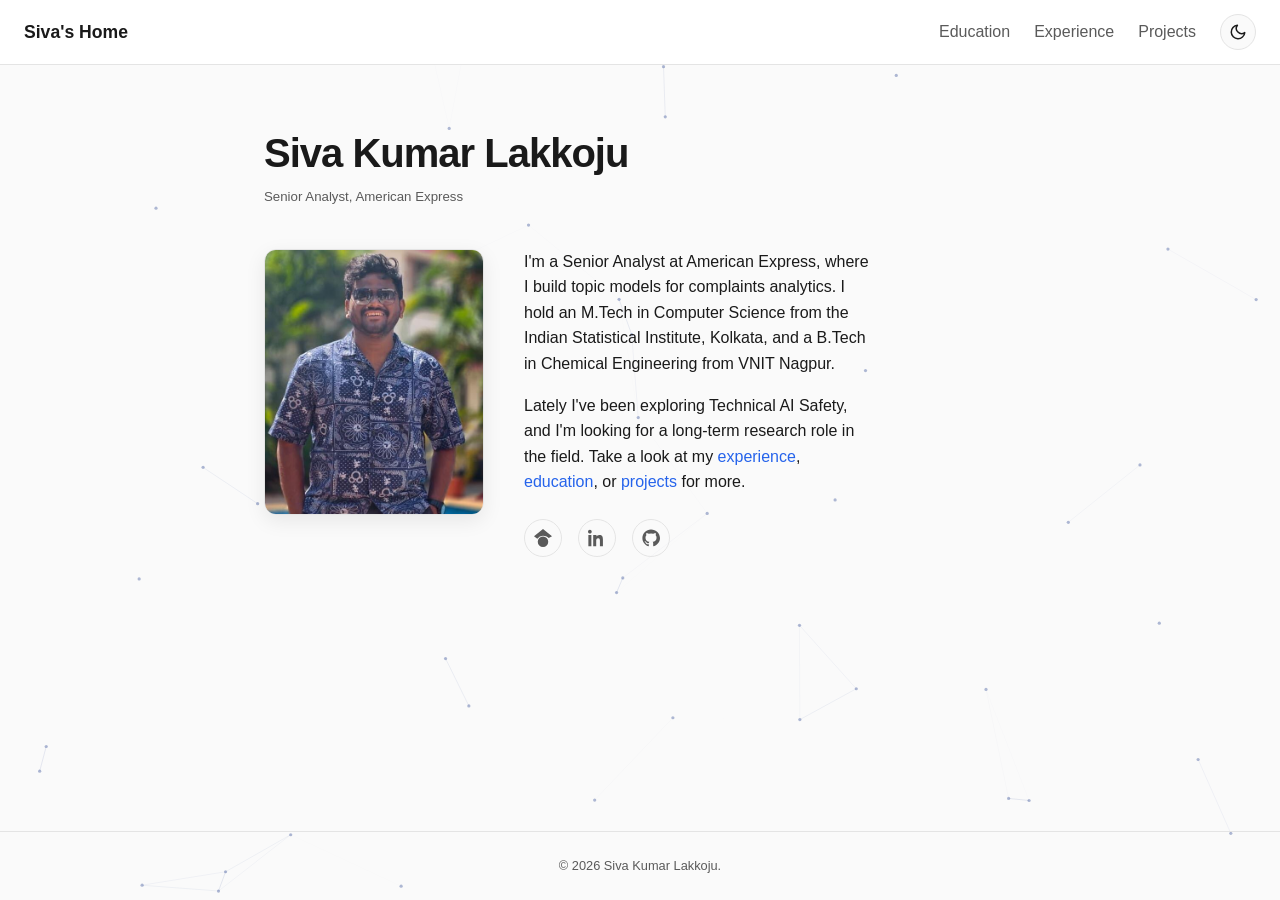
==== commit aca25955: "template update" ====
--- a/index.html
+++ b/index.html
@@ -1,17 +1,27 @@
 <!DOCTYPE html>
 <html>
 
-  <head>
+<head>
   <meta charset="utf-8">
-  <meta name="viewport" content="width=device-width initial-scale=1.0" />
+  <meta name="viewport" content="width=device-width, initial-scale=1.0" />
   <meta http-equiv="X-UA-Compatible" content="IE=edge">
 
   <title>Siva Kumar Lakkoju</title>
   <meta name="description" content="Senior Analyst, American Express">
+  <link rel="icon" href="data:image/svg+xml,%3Csvg%20xmlns%3D%22http%3A//www.w3.org/2000/svg%22%20viewBox%3D%220%200%20100%20100%22%3E%3Ctext%20y%3D%22.9em%22%20font-size%3D%2280%22%3E%F0%9F%A5%B2%3C/text%3E%3C/svg%3E">
 
-  <!--<link rel="shortcut icon" href="https://www.cse.iitb.ac.in/~awasthi/assets/img/favicon.ico">-->
-  <link rel="stylesheet" href="src/css/main.css">
-  <!--<link rel="canonical" href="https://www.cse.iitb.ac.in/~awasthi/">-->
+  <link rel="stylesheet" href="src/css/tokens.css">
+  <link rel="stylesheet" href="src/css/base.css">
+  <link rel="stylesheet" href="src/css/animations.css">
+  <link rel="stylesheet" href="src/css/home.css">
+
+  <script>
+    (function () {
+      var saved = localStorage.getItem("theme-preference");
+      var theme = saved || (window.matchMedia && window.matchMedia("(prefers-color-scheme: dark)").matches ? "dark" : "light");
+      document.documentElement.setAttribute("data-theme", theme);
+    })();
+  </script>
 </head>
 
 <!-- Google tag (gtag.js) -->
@@ -26,104 +36,78 @@
 
   <body>
 
+    <canvas id="ambient-canvas"></canvas>
+
     <header class="site-header">
+      <div class="wrapper">
+        <span class="site-title"><a href="index.html" aria-current="page">Siva's Home</a></span>
 
-    <div class="wrapper">
-    <nav class="site-nav">
-      <input type="checkbox" id="nav-trigger" class="nav-trigger" />
-        <label for="nav-trigger">
-          <span class="menu-icon">
-            <svg viewBox="0 0 18 15" width="20px" height="15px">
-              <path fill="#424242" d="M18,1.484c0,0.82-0.665,1.484-1.484,1.484H1.484C0.665,2.969,0,2.304,0,1.484l0,0C0,0.665,0.665,0,1.484,0 h15.031C17.335,0,18,0.665,18,1.484L18,1.484z"/>
-              <path fill="#424242" d="M18,7.516C18,8.335,17.335,9,16.516,9H1.484C0.665,9,0,8.335,0,7.516l0,0c0-0.82,0.665-1.484,1.484-1.484 h15.031C17.335,6.031,18,6.696,18,7.516L18,7.516z"/>
-              <path fill="#424242" d="M18,13.516C18,14.335,17.335,15,16.516,15H1.484C0.665,15,0,14.335,0,13.516l0,0 c0-0.82,0.665-1.484,1.484-1.484h15.031C17.335,12.031,18,12.696,18,13.516L18,13.516z"/>
+        <nav class="site-nav">
+          <ul class="nav-links">
+            <li><a class="nav-link" href="src/edu.html">Education</a></li>
+            <li><a class="nav-link" href="src/experience.html">Experience</a></li>
+            <li><a class="nav-link" href="src/projects.html">Projects</a></li>
+          </ul>
+          <button class="theme-toggle" aria-label="Toggle dark mode">
+            <svg class="icon-sun" viewBox="0 0 24 24" fill="none" stroke="currentColor" stroke-width="2" stroke-linecap="round"><circle cx="12" cy="12" r="4"/><path d="M12 2v2M12 20v2M4.93 4.93l1.41 1.41M17.66 17.66l1.41 1.41M2 12h2M20 12h2M6.34 17.66l-1.41 1.41M19.07 4.93l-1.41 1.41"/></svg>
+            <svg class="icon-moon" viewBox="0 0 24 24" fill="none" stroke="currentColor" stroke-width="2" stroke-linecap="round" stroke-linejoin="round"><path d="M21 12.79A9 9 0 1 1 11.21 3 7 7 0 0 0 21 12.79z"/></svg>
+          </button>
+          <button class="nav-toggle" aria-label="Open navigation menu">
+            <svg viewBox="0 0 18 15">
+              <path d="M18,1.484c0,0.82-0.665,1.484-1.484,1.484H1.484C0.665,2.969,0,2.304,0,1.484l0,0C0,0.665,0.665,0,1.484,0 h15.031C17.335,0,18,0.665,18,1.484L18,1.484z"/>
+              <path d="M18,7.516C18,8.335,17.335,9,16.516,9H1.484C0.665,9,0,8.335,0,7.516l0,0c0-0.82,0.665-1.484,1.484-1.484 h15.031C17.335,6.031,18,6.696,18,7.516L18,7.516z"/>
+              <path d="M18,13.516C18,14.335,17.335,15,16.516,15H1.484C0.665,15,0,14.335,0,13.516l0,0 c0-0.82,0.665-1.484,1.484-1.484h15.031C17.335,12.031,18,12.696,18,13.516L18,13.516z"/>
             </svg>
-          </span>
-        </label>
-
-      <div class="trigger">
-        <a class="page-link" href="index.html">Home</a>
-        <a class="page-link" href="src/edu.html">Education</a>
-        <a class="page-link" href="src/experience.html">Experience</a>
-        <a class="page-link" href="src/projects.html">Projects</a>
+          </button>
+        </nav>
       </div>
-    </nav>
-
-  </div>
-
     </header>
-
-
 
     <div class="page-content">
       <div class="wrapper">
         <div class="post">
-            <header class="post-header">
-              <h1 class="post-title">Siva Kumar Lakkoju</h1>
-              <h5 class="post-description">Sr. Analyst<br/>American Express<br/></h5>
-            </header>
-             <article class="post-content Abhijeet Awasthi clearfix">
-              <div class="profile col one right">
-                  <img class="one" src="assets/img/profile.jpg">
+
+          <header class="post-header reveal">
+            <h1 class="post-title">Siva Kumar Lakkoju</h1>
+            <h5 class="post-description">Senior Analyst, American Express</h5>
+          </header>
+
+          <div class="post-content reveal">
+            <div class="bio-layout">
+              <img class="bio-photo" id="profile-photo" src="assets/img/profile.jpg" alt="Siva Kumar Lakkoju" onerror="this.style.display='none'; document.getElementById('profile-fallback').style.display='flex';">
+              <div class="avatar-fallback bio-photo" id="profile-fallback" style="display:none;">SL</div>
+
+              <div class="bio-text">
+                <p>I'm a Senior Analyst at American Express, where I build topic models for complaints analytics. I hold an M.Tech in Computer Science from the Indian Statistical Institute, Kolkata, and a B.Tech in Chemical Engineering from VNIT Nagpur.</p>
+                <p>Lately I've been exploring Technical AI Safety, and I'm looking for a long-term research role in the field. Take a look at my <a href="src/experience.html">experience</a>, <a href="src/edu.html">education</a>, or <a href="src/projects.html">projects</a> for more.</p>
+
+                <div class="social-links">
+                  <a target="_blank" href="https://scholar.google.com/citations?authuser=1&user=ncR0RGYAAAAJ" aria-label="Google Scholar">
+                    <svg viewBox="0 0 24 24" fill="currentColor"><path d="M12 24a7 7 0 1 1 0-14 7 7 0 0 1 0 14zm0-24L0 9.5l4.36 3.4A9.987 9.987 0 0 1 12 9c2.9 0 5.55 1.09 7.64 2.9L24 9.5z"/></svg>
+                  </a>
+                  <a target="_blank" href="https://www.linkedin.com/in/vsskl/" aria-label="LinkedIn">
+                    <svg viewBox="0 0 24 24" fill="currentColor"><path d="M4.98 3.5C4.98 4.88 3.9 6 2.5 6S0 4.88 0 3.5 1.12 1 2.5 1s2.48 1.12 2.48 2.5zM.5 8h4V23h-4V8zm7 0h3.8v2.06h.05c.53-1 1.83-2.06 3.77-2.06 4.03 0 4.78 2.65 4.78 6.1V23h-4v-6.9c0-1.65-.03-3.77-2.3-3.77-2.3 0-2.66 1.8-2.66 3.65V23h-4V8z"/></svg>
+                  </a>
+                  <a target="_blank" href="https://github.com/sivakumarlakkoju" aria-label="GitHub">
+                    <svg viewBox="0 0 24 24" fill="currentColor"><path d="M12 .5C5.73.5.5 5.73.5 12c0 5.08 3.29 9.39 7.86 10.91.57.1.78-.25.78-.55 0-.27-.01-1.16-.02-2.11-3.2.7-3.88-1.36-3.88-1.36-.52-1.34-1.28-1.7-1.28-1.7-1.04-.72.08-.7.08-.7 1.16.08 1.77 1.19 1.77 1.19 1.03 1.77 2.7 1.26 3.36.96.1-.75.4-1.26.73-1.55-2.55-.29-5.24-1.28-5.24-5.68 0-1.26.45-2.28 1.19-3.09-.12-.29-.52-1.46.11-3.05 0 0 .97-.31 3.18 1.18a11.1 11.1 0 0 1 5.79 0c2.2-1.49 3.17-1.18 3.17-1.18.63 1.59.24 2.76.12 3.05.74.81 1.19 1.83 1.19 3.09 0 4.41-2.69 5.39-5.25 5.67.41.36.78 1.08.78 2.17 0 1.57-.01 2.83-.01 3.22 0 .3.21.66.79.55C20.71 21.39 24 17.08 24 12c0-6.27-5.23-11.5-12-11.5z"/></svg>
+                  </a>
+                </div>
               </div>
-              Bonjour Visiteur,<br>
-                I am Siva Kumar Lakkoju (Siva)<br><br>
-                <span>I am exploring the field of Technical AI Safety and looking to find a long term research role in the domain....<br>
-                Currently, I work as a Senior Analyst at American Express trying to build Topic Model for Complaints Analytics.<br>
-                Prior to joining Amex, I graduated with M.Tech in CS from <a href="https://www.isical.ac.in/" target="_blank">Indian Statistical Institute</a>, Kolkata. <br>
-                During my masters, I was fortunate to have worked under the supervision of two amazing faculties <a href="https://www2.isical.ac.in/~swagatam.das/" target="_blank">Prof. Swagatam Das</a> & 
-                <a href="https://www.isical.ac.in/~utpal/edu.php" target="_blank">Prof. Utpal Garain</a><br>
+            </div>
+          </div>
 
-            </article>
-             <div class="social">  
-                 <a class="menulink" target="_blank" href="https://scholar.google.com/citations?authuser=1&user=ncR0RGYAAAAJ">Google Scholar </a><span class="tagsep">|</span>
-                 <a class="menulink" target="_blank" href="https://www.linkedin.com/in/vsskl/">LinkedIn </a><span class="tagsep">|</span>
-                 <a class="menulink" target="_blank" href="https://github.com/sivakumarlakkoju">Github </a><span class="tagsep">|</span>
-                
-            </div>
-<!-- 
-            <div class="news">
-                    <h2>Highlights</h2>
-                    <ul>
-                        <li> Name [<a href="" target="_blank">url name</a>] [<a href="" target="_blank">url name</a>] </li>
-                    </ul>
-
-            </div> -->
-
-  <div class="col three caption">
-    
-  </div>
-</div>
         </div>
       </div>
     </div>
 
-    <footer>
-        <tfoot align="center">
-        <a href="https://clustrmaps.com/site/1bidq" title="Visit tracker"><img src="//www.clustrmaps.com/map_v2.png?d=INowEJFFw80_haaM45UlFC2Wib1YCxnVpH-8ZxPx_0Y&cl=ffffff" width="20" height="10"></a>
-        @ Copyright 2025 Siva Kumar Lakkoju.
-        Powered by <a href="http://jekyllrb.com/" target="_blank">Jekyll</a> with <a href="https://github.com/alshedivat/al-folio">al-folio</a> theme.
-    </tfoot>
+    <footer class="site-footer">
+      © 2026 Siva Kumar Lakkoju.
     </footer>
 
-
-    <!-- Load jQuery -->
-<script src="//code.jquery.com/jquery-1.12.4.min.js"></script>
-
-<!-- Load Common JS -->
-<script src="https://www.cse.iitb.ac.in/~awasthi/assets/js/common.js"></script>
-
-
-<!-- Load KaTeX -->
-<link rel="stylesheet" href="//cdnjs.cloudflare.com/ajax/libs/KaTeX/0.7.1/katex.min.css">
-<script src="//cdnjs.cloudflare.com/ajax/libs/KaTeX/0.7.1/katex.min.js"></script>
-<script src="https://www.cse.iitb.ac.in/~awasthi/assets/js/katex.js"></script>
-
-
-<!-- Include custom icon fonts -->
-<link rel="stylesheet" href="https://www.cse.iitb.ac.in/~awasthi/assets/css/font-awesome.min.css">
-<link rel="stylesheet" href="https://www.cse.iitb.ac.in/~awasthi/assets/css/academicons.min.css">
-
+    <script src="src/js/theme.js" defer></script>
+    <script src="src/js/reveal.js" defer></script>
+    <script src="src/js/ambient-network.js"></script>
+    <script src="src/js/subpage-effects.js"></script>
   </body>
 
 </html>
--- a/src/css/tokens.css
+++ b/src/css/tokens.css
@@ -0,0 +1,52 @@
+/* Design tokens: color, spacing, motion. Theme switches via [data-theme] on <html>. */
+
+:root[data-theme="light"] {
+  --bg: #fafafa;
+  --bg-elevated: #ffffff;
+  --text-primary: #1a1a1a;
+  --text-secondary: #5a5a5a;
+  --border: #e4e4e4;
+  --accent: #2563eb;
+  --accent-2: #38bdf8;
+  --shadow-md: 0 6px 20px rgba(0, 0, 0, 0.08);
+  /* Darker than --accent so the ambient network canvas has enough
+     contrast against the light background. */
+  --network-color: #1e3a8a;
+}
+
+:root[data-theme="dark"] {
+  --bg: #0a0f1f;
+  --bg-elevated: #121a30;
+  --text-primary: #f2f2f2;
+  --text-secondary: #a3adc4;
+  --border: #24304d;
+  --accent: #60a5fa;
+  --accent-2: #1d4ed8;
+  --shadow-md: 0 6px 24px rgba(0, 0, 0, 0.45);
+  --network-color: #60a5fa;
+}
+
+:root {
+  --font-body: -apple-system, BlinkMacSystemFont, "Segoe UI", Helvetica, Arial, sans-serif;
+
+  --space-1: 0.5rem;
+  --space-2: 1rem;
+  --space-3: 1.5rem;
+  --space-4: 2.5rem;
+  --space-5: 4rem;
+
+  --radius-md: 12px;
+
+  --max-width: 800px;
+
+  --ease-out: cubic-bezier(0.16, 1, 0.3, 1);
+  --duration-fast: 200ms;
+  --duration-base: 500ms;
+}
+
+@media (prefers-reduced-motion: reduce) {
+  :root {
+    --duration-fast: 1ms;
+    --duration-base: 1ms;
+  }
+}
--- a/src/css/base.css
+++ b/src/css/base.css
@@ -0,0 +1,257 @@
+/* Reset, typography, layout, header/nav/footer. Requires tokens.css to be loaded first. */
+
+*, *::before, *::after { box-sizing: border-box; }
+
+html { font-size: 16px; scroll-behavior: smooth; background: var(--bg); transition: background var(--duration-fast) var(--ease-out); }
+@media (prefers-reduced-motion: reduce) { html { scroll-behavior: auto; } }
+
+body {
+  margin: 0;
+  display: flex;
+  flex-direction: column;
+  min-height: 100vh;
+  font-family: var(--font-body);
+  font-size: 1rem;
+  line-height: 1.6;
+  color: var(--text-primary);
+  transition: color var(--duration-fast) var(--ease-out);
+}
+
+img { max-width: 100%; display: block; }
+
+a { color: var(--accent); text-decoration: none; }
+a:hover { text-decoration: underline; }
+
+h1, h2, h3, h4, h5, h6 { font-weight: 700; line-height: 1.25; margin: 0 0 var(--space-2); }
+p { margin: 0 0 var(--space-2); color: var(--text-primary); }
+
+.wrapper { max-width: var(--max-width); margin: 0 auto; padding: 0 var(--space-3); }
+
+/* Header / nav */
+.site-header {
+  position: fixed;
+  top: 0; left: 0;
+  width: 100%;
+  z-index: 50;
+  background: var(--bg-elevated);
+  border-bottom: 1px solid var(--border);
+  backdrop-filter: blur(8px);
+}
+
+.site-header .wrapper {
+  display: flex;
+  align-items: center;
+  justify-content: space-between;
+  height: 64px;
+  max-width: 1400px;
+}
+
+.site-title { font-size: 1.1rem; font-weight: 700; }
+.site-title a { color: var(--text-primary); }
+.site-title a:hover { text-decoration: none; color: var(--accent); }
+
+.site-nav { display: flex; align-items: center; gap: var(--space-3); }
+
+.nav-links { display: flex; align-items: center; gap: var(--space-3); list-style: none; margin: 0; padding: 0; }
+
+.nav-link {
+  position: relative;
+  color: var(--text-secondary);
+  font-weight: 500;
+  padding: 4px 0;
+}
+.nav-link:hover { color: var(--text-primary); text-decoration: none; }
+.nav-link::after {
+  content: "";
+  position: absolute;
+  left: 0; bottom: -2px;
+  width: 100%;
+  height: 2px;
+  background: var(--accent);
+  transform: scaleX(0);
+  transform-origin: left;
+  transition: transform var(--duration-fast) var(--ease-out);
+}
+.nav-link:hover::after,
+.nav-link[aria-current="page"]::after { transform: scaleX(1); }
+.nav-link[aria-current="page"] { color: var(--text-primary); }
+
+.nav-toggle {
+  display: none;
+  background: none;
+  border: none;
+  cursor: pointer;
+  padding: 8px;
+}
+.nav-toggle svg { width: 20px; height: 16px; display: block; }
+.nav-toggle svg path { fill: var(--text-primary); }
+
+/* Theme toggle button */
+.theme-toggle {
+  position: relative;
+  width: 36px; height: 36px;
+  border-radius: 50%;
+  border: 1px solid var(--border);
+  background: var(--bg);
+  cursor: pointer;
+  display: flex;
+  align-items: center;
+  justify-content: center;
+  transition: border-color var(--duration-fast) var(--ease-out), transform var(--duration-fast) var(--ease-out);
+}
+.theme-toggle:hover { border-color: var(--accent); transform: translateY(-1px); }
+.theme-toggle svg { width: 18px; height: 18px; position: absolute; color: var(--text-primary); }
+.theme-toggle .icon-sun,
+.theme-toggle .icon-moon {
+  transition: opacity var(--duration-base) var(--ease-out), transform var(--duration-base) var(--ease-out);
+}
+.theme-toggle .icon-sun { opacity: 0; transform: rotate(-90deg) scale(0.5); }
+.theme-toggle .icon-moon { opacity: 1; transform: rotate(0deg) scale(1); }
+:root[data-theme="dark"] .theme-toggle .icon-sun { opacity: 1; transform: rotate(0deg) scale(1); }
+:root[data-theme="dark"] .theme-toggle .icon-moon { opacity: 0; transform: rotate(90deg) scale(0.5); }
+
+@media screen and (max-width: 640px) {
+  .nav-toggle { display: block; }
+  .site-nav { position: relative; }
+  .nav-links {
+    position: absolute;
+    top: calc(100% + 12px);
+    right: 0;
+    flex-direction: column;
+    align-items: flex-start;
+    gap: var(--space-2);
+    background: var(--bg-elevated);
+    border: 1px solid var(--border);
+    border-radius: var(--radius-md);
+    padding: var(--space-2);
+    box-shadow: var(--shadow-md);
+    min-width: 160px;
+    display: none;
+  }
+  .nav-links.is-open { display: flex; }
+}
+
+/* Page content */
+.page-content { flex: 1 0 auto; padding: calc(64px + var(--space-5)) 0 var(--space-5); }
+
+.post-header { margin-bottom: var(--space-4); }
+.post-title { font-size: 2.5rem; letter-spacing: -1px; margin-bottom: var(--space-1); }
+.post-description { color: var(--text-secondary); font-weight: 400; line-height: 1.7; }
+
+/* Ambient network canvas (all pages) */
+#ambient-canvas { position: fixed; inset: 0; z-index: -1; pointer-events: none; }
+.nav-link.is-charged { color: var(--accent); text-shadow: 0 0 10px color-mix(in srgb, var(--accent) 55%, transparent); }
+
+/* Footer */
+.site-footer {
+  border-top: 1px solid var(--border);
+  color: var(--text-secondary);
+  font-size: 0.8rem;
+  padding: var(--space-3) 0;
+  text-align: center;
+}
+.site-footer a { color: var(--text-secondary); }
+.site-footer a:hover { color: var(--accent); }
+
+/* Avatar */
+.avatar-fallback {
+  width: 160px;
+  height: 160px;
+  border-radius: 50%;
+  display: flex;
+  align-items: center;
+  justify-content: center;
+  font-size: 3rem;
+  font-weight: 700;
+  color: #fff;
+  background: linear-gradient(135deg, var(--accent), var(--accent-2));
+  box-shadow: var(--shadow-md);
+}
+
+/* Social links */
+.social-links { display: flex; gap: var(--space-2); align-items: center; }
+.social-links a {
+  display: inline-flex;
+  align-items: center;
+  justify-content: center;
+  width: 38px; height: 38px;
+  border-radius: 50%;
+  border: 1px solid var(--border);
+  color: var(--text-secondary);
+  transition: color var(--duration-fast) var(--ease-out), border-color var(--duration-fast) var(--ease-out), transform var(--duration-fast) var(--ease-out);
+}
+.social-links a:hover { color: var(--accent); border-color: var(--accent); transform: translateY(-2px); text-decoration: none; }
+.social-links svg { width: 18px; height: 18px; }
+
+/* Timeline (Education / Experience) */
+.timeline { list-style: none; margin: 0; padding: 0; }
+.timeline-entry {
+  border-left: 2px solid var(--border);
+  padding: 0 0 var(--space-4) var(--space-3);
+  margin-left: var(--space-1);
+  position: relative;
+}
+.timeline-entry::before {
+  content: "";
+  position: absolute;
+  left: -7px; top: 4px;
+  width: 12px; height: 12px;
+  border-radius: 50%;
+  background: var(--accent);
+  border: 2px solid var(--bg);
+}
+.timeline-entry:last-child { padding-bottom: 0; }
+.timeline-date { color: var(--text-secondary); font-size: 0.85rem; font-weight: 600; text-transform: uppercase; letter-spacing: 0.04em; }
+.timeline-entry h3 { margin-top: var(--space-1); margin-bottom: 4px; font-size: 1.15rem; }
+.timeline-entry .org { color: var(--text-secondary); font-weight: 500; margin-bottom: var(--space-1); }
+.timeline-entry ul { margin: var(--space-1) 0 0; padding-left: 1.25rem; color: var(--text-secondary); }
+
+/* Sample/placeholder badge */
+.tag-placeholder {
+  display: inline-block;
+  font-size: 0.7rem;
+  font-weight: 700;
+  text-transform: uppercase;
+  letter-spacing: 0.05em;
+  color: var(--accent);
+  background: color-mix(in srgb, var(--accent) 15%, transparent);
+  border: 1px solid color-mix(in srgb, var(--accent) 35%, transparent);
+  border-radius: 999px;
+  padding: 2px 10px;
+  margin-left: var(--space-1);
+  vertical-align: middle;
+}
+
+/* Project grid */
+.project-grid {
+  display: grid;
+  grid-template-columns: repeat(auto-fill, minmax(240px, 1fr));
+  gap: var(--space-3);
+}
+.project-card {
+  background: var(--bg-elevated);
+  border: 1px solid var(--border);
+  border-radius: var(--radius-md);
+  padding: var(--space-3);
+  display: flex;
+  flex-direction: column;
+  gap: var(--space-1);
+}
+.project-card h3 { font-size: 1.1rem; margin-bottom: 0; }
+.project-card p { color: var(--text-secondary); font-size: 0.9rem; margin-bottom: var(--space-1); }
+.tech-tags { display: flex; flex-wrap: wrap; gap: 6px; margin: var(--space-1) 0; }
+.tech-tag {
+  font-size: 0.7rem;
+  font-weight: 600;
+  color: var(--text-secondary);
+  background: var(--bg);
+  border: 1px solid var(--border);
+  border-radius: 999px;
+  padding: 2px 10px;
+}
+.project-card .project-link { font-weight: 600; margin-top: auto; }
+
+/* Bio content */
+.post-content { max-width: 68ch; }
+.post-content .bio-layout { display: flex; gap: var(--space-4); align-items: flex-start; flex-wrap: wrap; }
+.post-content .bio-text { flex: 1 1 320px; }
--- a/src/css/animations.css
+++ b/src/css/animations.css
@@ -0,0 +1,21 @@
+/* Shared animation vocabulary used by every page (light "simple" tier). */
+
+.reveal {
+  opacity: 0;
+  transform: translateY(16px);
+  transition: opacity var(--duration-base) var(--ease-out), transform var(--duration-base) var(--ease-out);
+  transition-delay: calc(var(--reveal-i, 0) * 70ms);
+}
+.reveal.is-visible { opacity: 1; transform: translateY(0); }
+
+.hover-lift { transition: transform var(--duration-fast) var(--ease-out), box-shadow var(--duration-fast) var(--ease-out); }
+.hover-lift:hover { transform: translateY(-4px); box-shadow: var(--shadow-md); }
+
+@media (hover: none) {
+  .hover-lift:hover { transform: none; box-shadow: none; }
+}
+
+@media (prefers-reduced-motion: reduce) {
+  .reveal { opacity: 1; transform: none; transition: none; }
+  .hover-lift:hover { transform: none; }
+}
--- a/src/css/home.css
+++ b/src/css/home.css
@@ -0,0 +1,26 @@
+/* Home-only: the bio photo next to the intro text. Everything else
+   (header, nav, ambient network, timeline/card styles) is shared with the
+   other pages via base.css. Loaded only by index.html. */
+
+.bio-photo {
+  width: 220px;
+  max-width: 100%;
+  height: auto;
+  border-radius: var(--radius-md);
+  box-shadow: var(--shadow-md);
+  border: 1px solid var(--border);
+  object-fit: cover;
+}
+
+.avatar-fallback.bio-photo {
+  height: 280px;
+  display: flex;
+  align-items: center;
+  justify-content: center;
+  font-size: 3rem;
+  font-weight: 700;
+  color: #fff;
+  background: linear-gradient(135deg, var(--accent), var(--accent-2));
+}
+
+.post-content .social-links { margin-top: var(--space-3); }
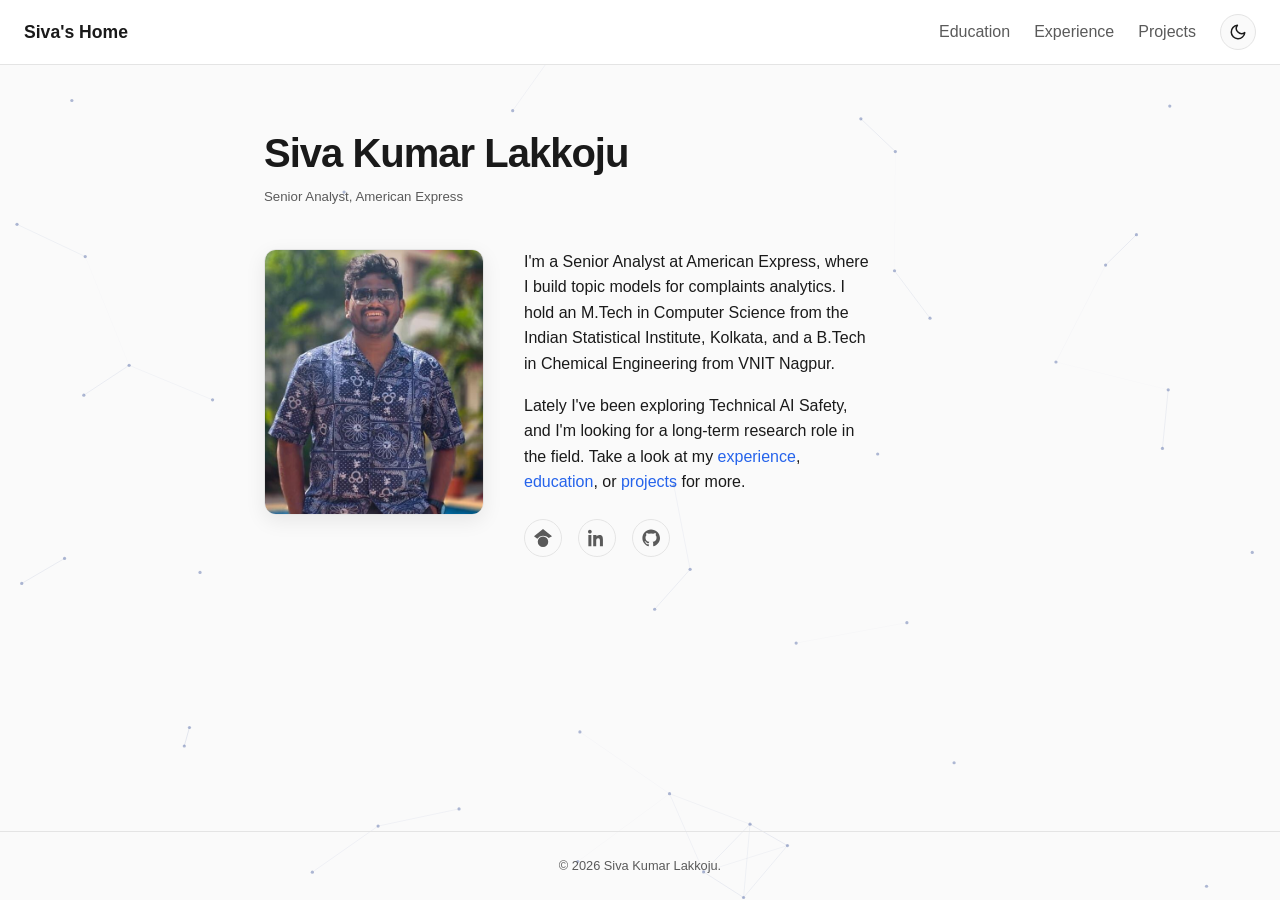
==== commit 97d6670f: "updated template" ====
--- a/index.html
+++ b/index.html
@@ -44,9 +44,9 @@
 
         <nav class="site-nav">
           <ul class="nav-links">
-            <li><a class="nav-link" href="src/edu.html">Education</a></li>
-            <li><a class="nav-link" href="src/experience.html">Experience</a></li>
-            <li><a class="nav-link" href="src/projects.html">Projects</a></li>
+            <li><a class="nav-link" href="edu.html">Education</a></li>
+            <li><a class="nav-link" href="experience.html">Experience</a></li>
+            <li><a class="nav-link" href="projects.html">Projects</a></li>
           </ul>
           <button class="theme-toggle" aria-label="Toggle dark mode">
             <svg class="icon-sun" viewBox="0 0 24 24" fill="none" stroke="currentColor" stroke-width="2" stroke-linecap="round"><circle cx="12" cy="12" r="4"/><path d="M12 2v2M12 20v2M4.93 4.93l1.41 1.41M17.66 17.66l1.41 1.41M2 12h2M20 12h2M6.34 17.66l-1.41 1.41M19.07 4.93l-1.41 1.41"/></svg>
@@ -79,7 +79,7 @@
 
               <div class="bio-text">
                 <p>I'm a Senior Analyst at American Express, where I build topic models for complaints analytics. I hold an M.Tech in Computer Science from the Indian Statistical Institute, Kolkata, and a B.Tech in Chemical Engineering from VNIT Nagpur.</p>
-                <p>Lately I've been exploring Technical AI Safety, and I'm looking for a long-term research role in the field. Take a look at my <a href="src/experience.html">experience</a>, <a href="src/edu.html">education</a>, or <a href="src/projects.html">projects</a> for more.</p>
+                <p>Lately I've been exploring Technical AI Safety, and I'm looking for a long-term research role in the field. Take a look at my <a href="experience.html">experience</a>, <a href="edu.html">education</a>, or <a href="projects.html">projects</a> for more.</p>
 
                 <div class="social-links">
                   <a target="_blank" href="https://scholar.google.com/citations?authuser=1&user=ncR0RGYAAAAJ" aria-label="Google Scholar">
